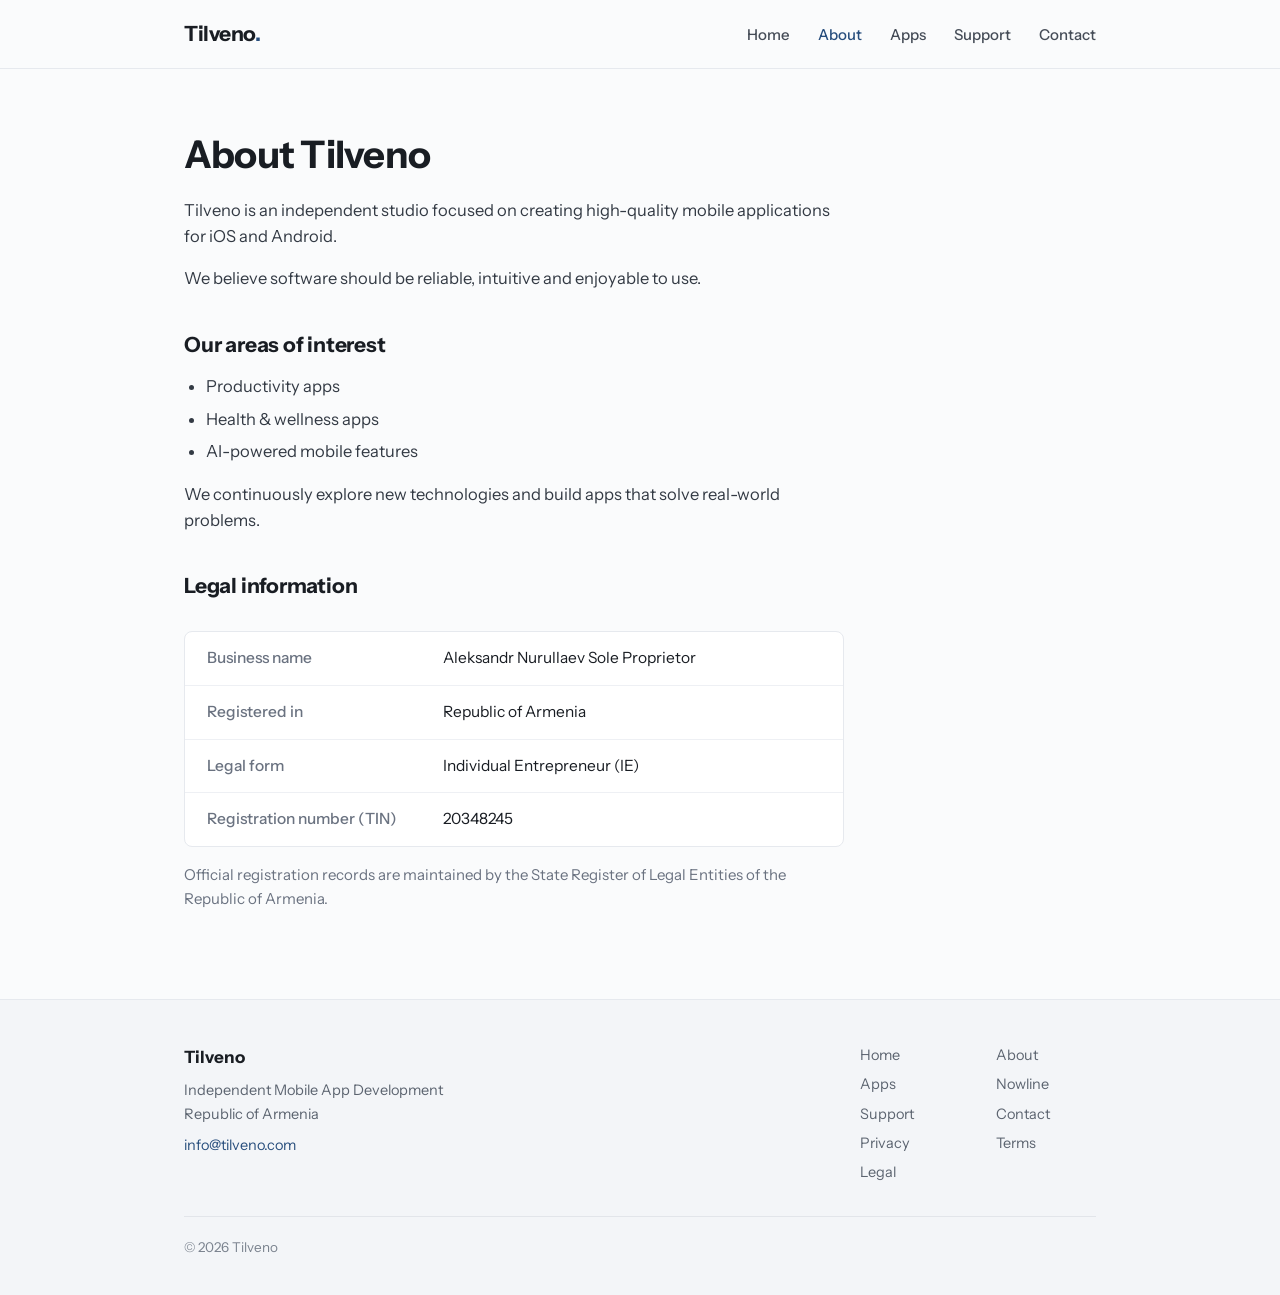
==== about/index.html @ ad30a85d "Move the shared stylesheet into assets/site.css The same 41 lines of CSS sat inside a <style> block " ====
<!DOCTYPE html>
<html lang="en">
<head>
<meta charset="utf-8">
<meta name="viewport" content="width=device-width, initial-scale=1">
<meta name="theme-color" content="#fafbfc">
<title>About — Tilveno</title>
<meta name="description" content="Tilveno is an independent studio focused on creating high-quality mobile applications for iOS and Android.">
<meta property="og:title" content="About — Tilveno">
<meta property="og:description" content="Tilveno is an independent studio focused on creating high-quality mobile applications for iOS and Android.">
<meta property="og:url" content="https://tilveno.com/about/">
<meta property="og:type" content="website">
<meta property="og:site_name" content="Tilveno">
<meta property="og:image" content="https://tilveno.com/assets/og.png">
<meta property="og:image:width" content="1200">
<meta property="og:image:height" content="630">
<meta property="og:image:alt" content="Tilveno — independent mobile app development">
<meta name="twitter:card" content="summary_large_image">
<link rel="canonical" href="https://tilveno.com/about/">
<link rel="icon" type="image/svg+xml" href="../favicon.svg">
<link rel="apple-touch-icon" href="../assets/apple-touch-icon.png">
<link rel="preconnect" href="https://fonts.googleapis.com">
<link rel="preconnect" href="https://fonts.gstatic.com" crossorigin>
<link href="https://fonts.googleapis.com/css2?family=Instrument+Sans:wght@400;500;600;700&display=swap" rel="stylesheet">
<link rel="stylesheet" href="../assets/site.css">
</head>
<body>
<header><div class="wrap nav">
<a class="brand" href="../">Tilveno<span>.</span></a>
<nav><ul><li><a href=".././">Home</a></li><li><a href="../about/" class="on">About</a></li><li><a href="../apps/">Apps</a></li><li><a href="../support/">Support</a></li><li><a href="../contact/">Contact</a></li></ul></nav>
</div></header>
<main><div class="wrap">

<h1>About Tilveno</h1>
<div class="prose">
<p>Tilveno is an independent studio focused on creating high-quality mobile applications for iOS and Android.</p>
<p>We believe software should be reliable, intuitive and enjoyable to use.</p>
<h2>Our areas of interest</h2>
<ul>
<li>Productivity apps</li>
<li>Health &amp; wellness apps</li>
<li>AI-powered mobile features</li>
</ul>
<p>We continuously explore new technologies and build apps that solve real-world problems.</p>
<h2>Legal information</h2>
</div>
<dl class="kv">
<div><dt>Business name</dt><dd>Aleksandr Nurullaev Sole Proprietor</dd></div>
<div><dt>Registered in</dt><dd>Republic of Armenia</dd></div>
<div><dt>Legal form</dt><dd>Individual Entrepreneur (IE)</dd></div>
<div><dt>Registration number (TIN)</dt><dd>20348245</dd></div>
</dl>
<p class="muted" style="margin-top:16px;max-width:660px">Official registration records are maintained by the State Register of Legal Entities of the Republic of Armenia.</p>
</div></main>
<footer><div class="wrap">
<div class="fcols">
<div>
<div class="fbrand">Tilveno</div>
<div>Independent Mobile App Development</div>
<div>Republic of Armenia</div>
<div style="margin-top:8px"><a href="mailto:info@tilveno.com">info@tilveno.com</a></div>
</div>
<ul><li><a href=".././">Home</a></li><li><a href="../about/">About</a></li><li><a href="../apps/">Apps</a></li><li><a href="../apps/nowline/support/">Nowline</a></li><li><a href="../support/">Support</a></li><li><a href="../contact/">Contact</a></li><li><a href="../privacy/">Privacy</a></li><li><a href="../terms/">Terms</a></li><li><a href="../legal/">Legal</a></li></ul>
</div>
<div class="legalline">&copy; 2026 Tilveno</div>
</div></footer>
<script>(function(){if(/tilveno\.com|github\.io$/.test(location.hostname))return;document.addEventListener('click',function(e){var a=e.target.closest('a');if(!a)return;var h=a.getAttribute('href');if(!h||/^(https?:|mailto:|#)/.test(h))return;if(/\/$|^\.\.?\/?$/.test(h)){e.preventDefault();location.href=h.replace(/\/?$/,'/')+'index.html';}});})();</script>
</body>
</html>
---- assets/site.css ----
:root{color-scheme:light}
*{box-sizing:border-box;margin:0}
body{font-family:'Instrument Sans',Helvetica,Arial,sans-serif;background:#fafbfc;color:#191d23;line-height:1.6;font-size:16.5px;-webkit-font-smoothing:antialiased}
a{color:oklch(0.42 0.09 255);text-decoration:none}
a:hover{color:oklch(0.32 0.09 255);text-decoration:underline}
.wrap{max-width:960px;margin:0 auto;padding:0 24px}
header{border-bottom:1px solid #e6e9ee;background:#fafbfc}
.nav{display:flex;align-items:center;justify-content:space-between;height:68px}
.brand{font-weight:700;font-size:21px;letter-spacing:-0.02em;color:#191d23}
.brand:hover{text-decoration:none;color:#191d23}
.brand span{color:oklch(0.42 0.09 255)}
.nav ul{display:flex;gap:28px;list-style:none;padding:0}
.nav ul a{color:#454c57;font-size:15px;font-weight:500}
.nav ul a:hover{color:#191d23;text-decoration:none}
.nav ul a.on{color:oklch(0.42 0.09 255)}
main{padding:64px 0 88px}
h1{font-size:38px;letter-spacing:-0.02em;line-height:1.15;margin-bottom:20px;font-weight:700}
.prose{max-width:660px}
.prose p{margin-bottom:16px;color:#333a44}
.prose h2{font-size:21px;margin:36px 0 12px;letter-spacing:-0.01em}
.prose ul{margin:0 0 16px;padding-left:22px;color:#333a44}
.prose li{margin-bottom:6px}
.muted{color:#6a7280;font-size:15px}
.btn{display:inline-block;background:oklch(0.42 0.09 255);color:#fff;padding:12px 26px;border-radius:6px;font-weight:600;font-size:15.5px}
.btn:hover{background:oklch(0.36 0.09 255);color:#fff;text-decoration:none}
.cards{display:grid;grid-template-columns:repeat(auto-fill,minmax(260px,1fr));gap:16px;margin:28px 0}
.card{border:1px solid #e6e9ee;background:#fff;border-radius:8px;padding:20px 22px}
.card h3{font-size:16.5px;margin-bottom:6px;font-weight:600}
.card p{font-size:14.5px;color:#6a7280}
.kv{border:1px solid #e6e9ee;background:#fff;border-radius:8px;max-width:660px;margin-top:28px}
.kv div{display:grid;grid-template-columns:220px 1fr;gap:16px;padding:14px 22px;border-top:1px solid #eef0f4;font-size:15.5px}
.kv div:first-child{border-top:0}
.kv dt{color:#6a7280;font-weight:500}
.kv dd{color:#191d23}
footer{border-top:1px solid #e6e9ee;background:#f3f5f8;padding:44px 0 36px;font-size:14.5px;color:#5c6470}
.fcols{display:flex;flex-wrap:wrap;gap:48px;justify-content:space-between}
.fbrand{font-weight:700;font-size:17px;color:#191d23;margin-bottom:8px}
.fcols ul{list-style:none;padding:0;display:grid;grid-template-columns:repeat(2,minmax(100px,auto));gap:6px 36px}
.fcols ul a{color:#5c6470}
.legalline{margin-top:32px;padding-top:20px;border-top:1px solid #e2e5ea;font-size:13.5px;color:#7a828e}
@media(max-width:640px){.nav ul{gap:16px}.nav ul a{font-size:13.5px}h1{font-size:30px}.kv div{grid-template-columns:1fr;gap:2px}}
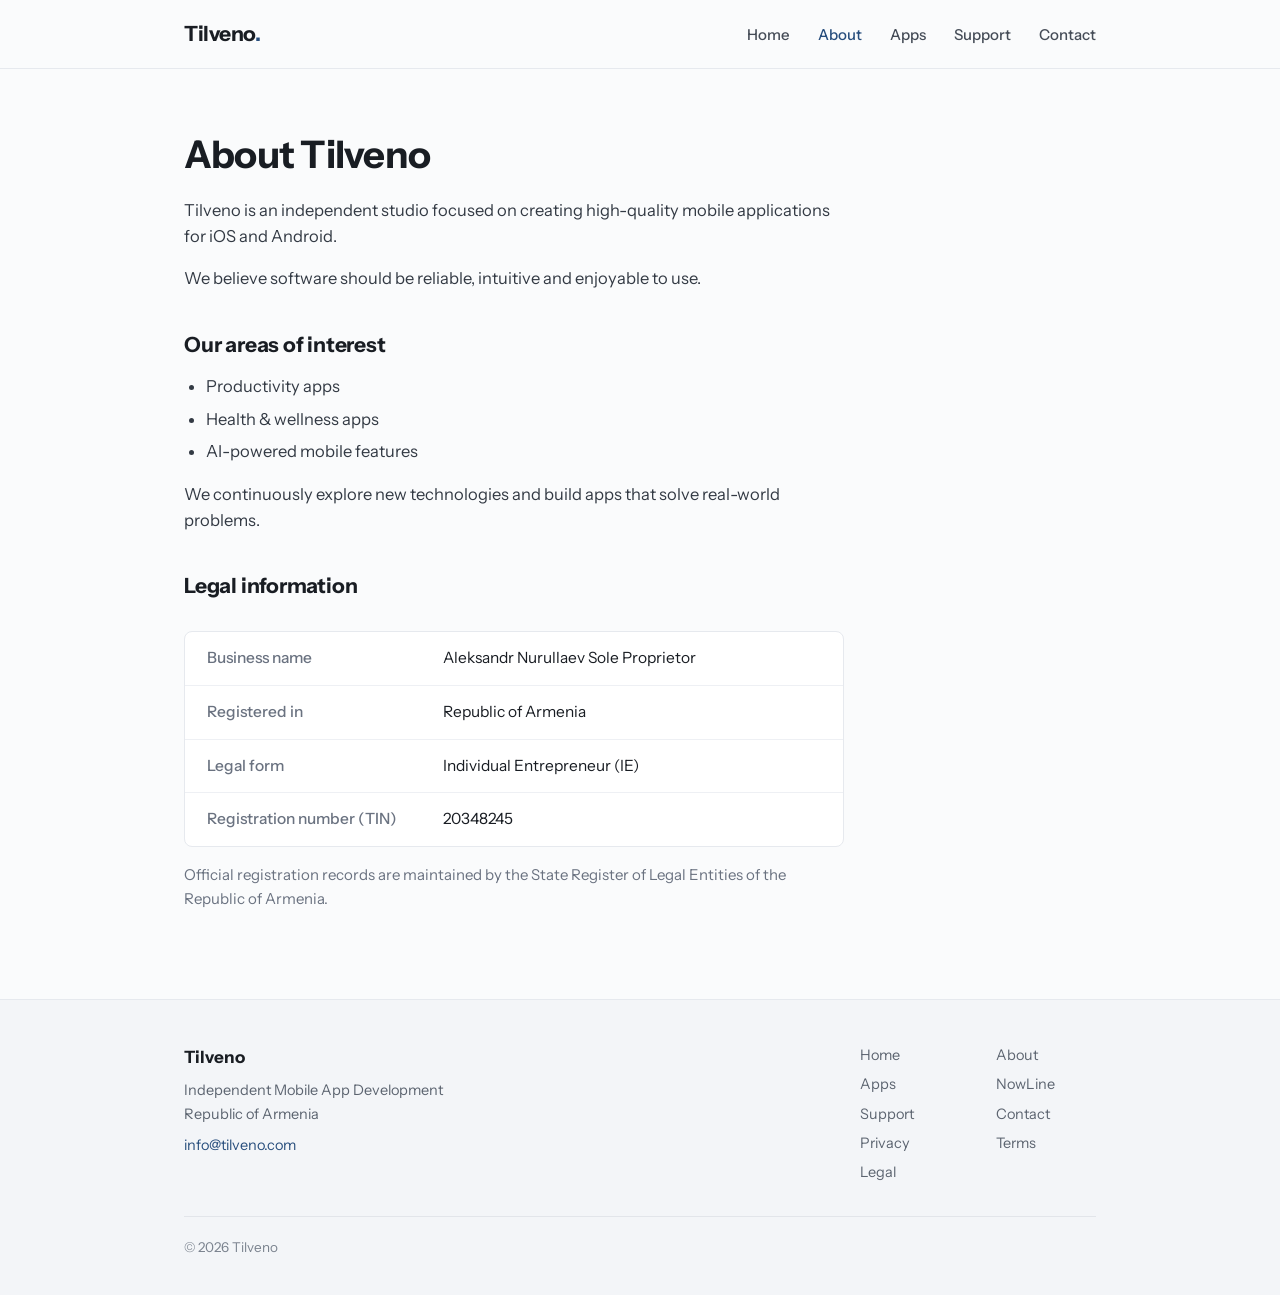
==== commit 500349bf: "Spell the app's name NowLine across the site The app and both store listings moved to NowLine; these" ====
--- a/about/index.html
+++ b/about/index.html
@@ -60,7 +60,7 @@
 <div>Republic of Armenia</div>
 <div style="margin-top:8px"><a href="mailto:info@tilveno.com">info@tilveno.com</a></div>
 </div>
-<ul><li><a href=".././">Home</a></li><li><a href="../about/">About</a></li><li><a href="../apps/">Apps</a></li><li><a href="../apps/nowline/support/">Nowline</a></li><li><a href="../support/">Support</a></li><li><a href="../contact/">Contact</a></li><li><a href="../privacy/">Privacy</a></li><li><a href="../terms/">Terms</a></li><li><a href="../legal/">Legal</a></li></ul>
+<ul><li><a href=".././">Home</a></li><li><a href="../about/">About</a></li><li><a href="../apps/">Apps</a></li><li><a href="../apps/nowline/">NowLine</a></li><li><a href="../support/">Support</a></li><li><a href="../contact/">Contact</a></li><li><a href="../privacy/">Privacy</a></li><li><a href="../terms/">Terms</a></li><li><a href="../legal/">Legal</a></li></ul>
 </div>
 <div class="legalline">&copy; 2026 Tilveno</div>
 </div></footer>
--- a/assets/site.css
+++ b/assets/site.css
@@ -39,3 +39,31 @@
 .fcols ul a{color:#5c6470}
 .legalline{margin-top:32px;padding-top:20px;border-top:1px solid #e2e5ea;font-size:13.5px;color:#7a828e}
 @media(max-width:640px){.nav ul{gap:16px}.nav ul a{font-size:13.5px}h1{font-size:30px}.kv div{grid-template-columns:1fr;gap:2px}}
+.appheader{display:flex;align-items:center;gap:22px;margin-bottom:22px}
+.appheader h1{margin-bottom:2px}
+.appicon{width:84px;height:84px;border-radius:19px;flex:0 0 auto;box-shadow:0 2px 12px oklch(0.42 0.09 255 / 0.16)}
+.subtitle{font-size:19px;font-weight:500;letter-spacing:-0.01em;color:#6a7280}
+.faq h3{font-size:17px;margin:28px 0 10px;letter-spacing:-0.01em}
+@media(max-width:640px){.appheader{gap:16px}.appicon{width:62px;height:62px;border-radius:14px}}
+/* The NowLine wordmark, set in Outfit at weight 450. This is the second
+   and last family on the site, and it sets the mark and nothing else.
+   outfit-450-nowline.ttf is the app's own assets/fonts/Outfit.ttf, instanced at
+   450 and subset to the seven letters of the mark -- it will render nothing
+   else. Same file as the app on purpose: the kerning below was solved against
+   this build. SIL OFL, licence text in OFL-Outfit.txt beside it. */
+@font-face{font-family:'Outfit';src:url('outfit-450-nowline.ttf') format('truetype');font-weight:400;font-style:normal;font-display:swap}
+/* Optical kerning, in em, applied after each character. These are the
+   generator's numbers (tool/gen/generate_brand_assets.py DRAW_SPACING), not the
+   app's: Flutter applies Outfit's own kerning across span boundaries and a
+   browser does not, so `ow` carries the full -0.0200 here where the app carries
+   -0.0070. Both put the glyph in the same place. Global tracking of -0.020 is
+   already folded into every value. */
+.wordmark{font-family:'Outfit','Instrument Sans',Helvetica,Arial,sans-serif;font-weight:400;font-kerning:none;letter-spacing:0;white-space:nowrap}
+.wordmark span:nth-child(1){letter-spacing:-0.0091em}
+.wordmark span:nth-child(2){letter-spacing:-0.0200em}
+.wordmark span:nth-child(3){letter-spacing:-0.0275em}
+.wordmark span:nth-child(4){letter-spacing:-0.0100em}
+.wordmark span:nth-child(5){letter-spacing:0.0247em}
+.wordmark span:nth-child(6){letter-spacing:0.0125em}
+/* The last letter carries 0 and inherits it: letter-spacing is added *after* a
+   character, so a value there would hang empty space off the end of the mark. */
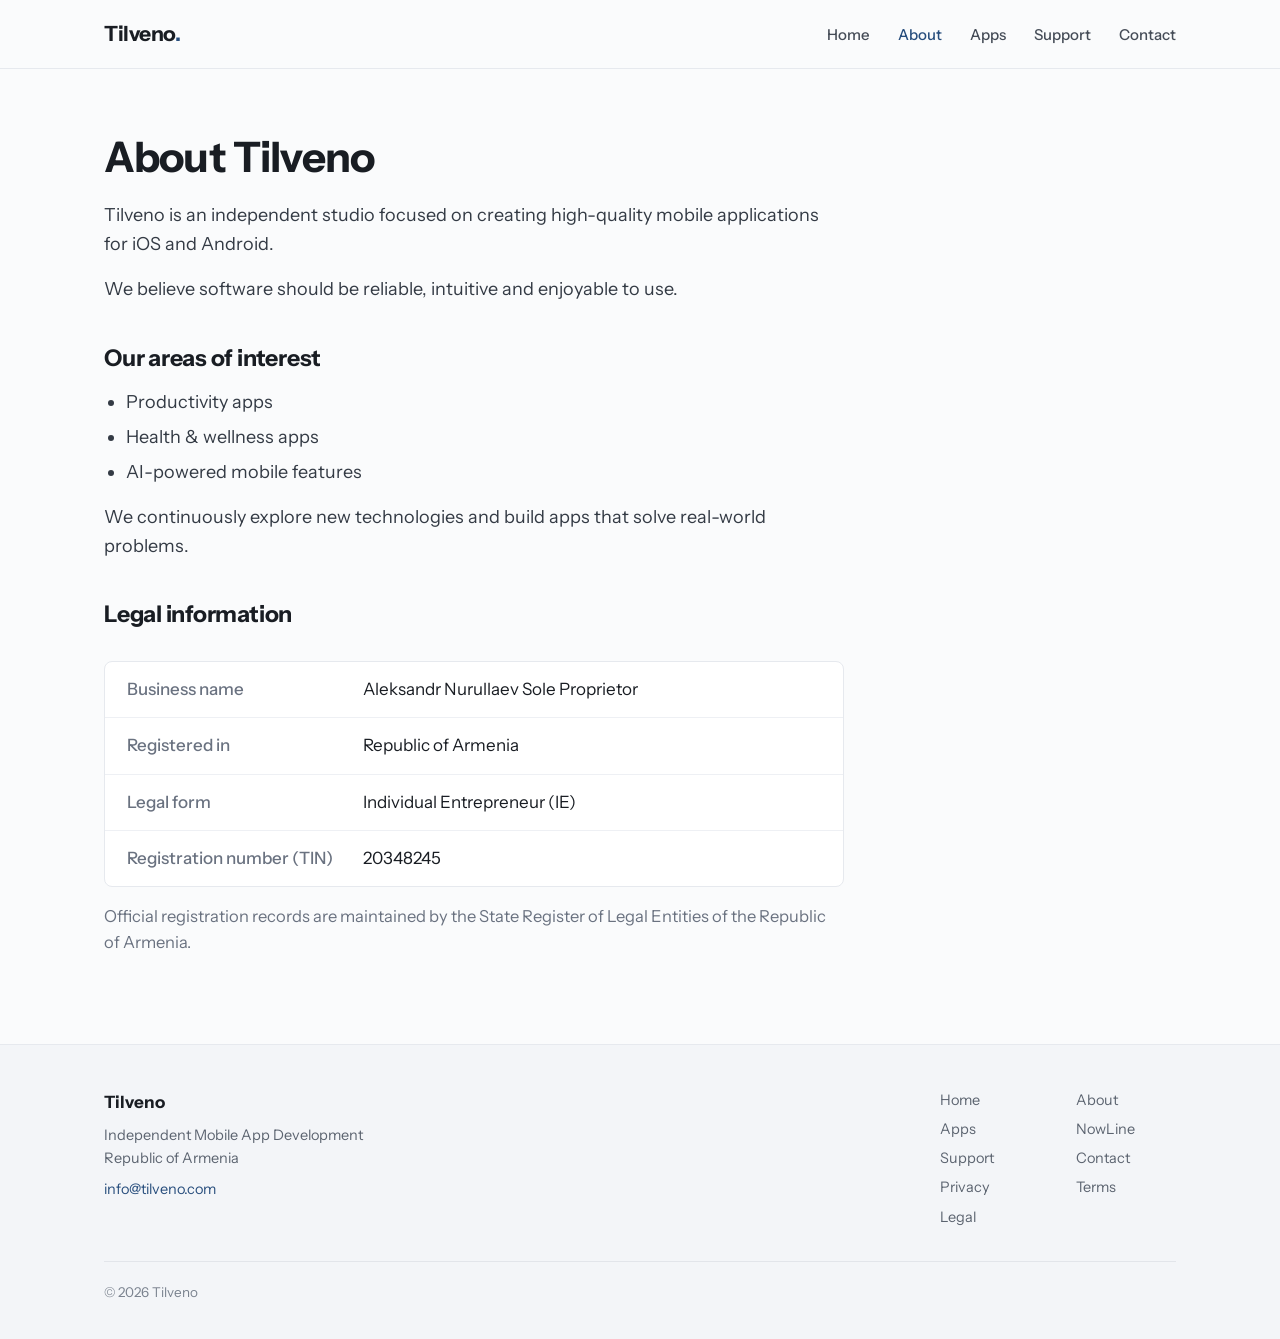
==== commit ef261017: "Widen the shell and raise the type across the site The NowLine page read narrow, and the reason was " ====
--- a/about/index.html
+++ b/about/index.html
@@ -50,7 +50,7 @@
 <div><dt>Legal form</dt><dd>Individual Entrepreneur (IE)</dd></div>
 <div><dt>Registration number (TIN)</dt><dd>20348245</dd></div>
 </dl>
-<p class="muted" style="margin-top:16px;max-width:660px">Official registration records are maintained by the State Register of Legal Entities of the Republic of Armenia.</p>
+<p class="muted" style="margin-top:16px;max-width:740px">Official registration records are maintained by the State Register of Legal Entities of the Republic of Armenia.</p>
 </div></main>
 <footer><div class="wrap">
 <div class="fcols">
--- a/assets/site.css
+++ b/assets/site.css
@@ -1,9 +1,9 @@
 :root{color-scheme:light}
 *{box-sizing:border-box;margin:0}
-body{font-family:'Instrument Sans',Helvetica,Arial,sans-serif;background:#fafbfc;color:#191d23;line-height:1.6;font-size:16.5px;-webkit-font-smoothing:antialiased}
+body{font-family:'Instrument Sans',Helvetica,Arial,sans-serif;background:#fafbfc;color:#191d23;line-height:1.6;font-size:18px;-webkit-font-smoothing:antialiased}
 a{color:oklch(0.42 0.09 255);text-decoration:none}
 a:hover{color:oklch(0.32 0.09 255);text-decoration:underline}
-.wrap{max-width:960px;margin:0 auto;padding:0 24px}
+.wrap{max-width:1120px;margin:0 auto;padding:0 24px}
 header{border-bottom:1px solid #e6e9ee;background:#fafbfc}
 .nav{display:flex;align-items:center;justify-content:space-between;height:68px}
 .brand{font-weight:700;font-size:21px;letter-spacing:-0.02em;color:#191d23}
@@ -14,21 +14,21 @@
 .nav ul a:hover{color:#191d23;text-decoration:none}
 .nav ul a.on{color:oklch(0.42 0.09 255)}
 main{padding:64px 0 88px}
-h1{font-size:38px;letter-spacing:-0.02em;line-height:1.15;margin-bottom:20px;font-weight:700}
-.prose{max-width:660px}
+h1{font-size:42px;letter-spacing:-0.02em;line-height:1.15;margin-bottom:20px;font-weight:700}
+.prose{max-width:740px}
 .prose p{margin-bottom:16px;color:#333a44}
-.prose h2{font-size:21px;margin:36px 0 12px;letter-spacing:-0.01em}
+.prose h2{font-size:23px;margin:36px 0 12px;letter-spacing:-0.01em}
 .prose ul{margin:0 0 16px;padding-left:22px;color:#333a44}
 .prose li{margin-bottom:6px}
-.muted{color:#6a7280;font-size:15px}
-.btn{display:inline-block;background:oklch(0.42 0.09 255);color:#fff;padding:12px 26px;border-radius:6px;font-weight:600;font-size:15.5px}
+.muted{color:#6a7280;font-size:16.5px}
+.btn{display:inline-block;background:oklch(0.42 0.09 255);color:#fff;padding:12px 26px;border-radius:6px;font-weight:600;font-size:17px}
 .btn:hover{background:oklch(0.36 0.09 255);color:#fff;text-decoration:none}
 .cards{display:grid;grid-template-columns:repeat(auto-fill,minmax(260px,1fr));gap:16px;margin:28px 0}
 .card{border:1px solid #e6e9ee;background:#fff;border-radius:8px;padding:20px 22px}
-.card h3{font-size:16.5px;margin-bottom:6px;font-weight:600}
-.card p{font-size:14.5px;color:#6a7280}
-.kv{border:1px solid #e6e9ee;background:#fff;border-radius:8px;max-width:660px;margin-top:28px}
-.kv div{display:grid;grid-template-columns:220px 1fr;gap:16px;padding:14px 22px;border-top:1px solid #eef0f4;font-size:15.5px}
+.card h3{font-size:18px;margin-bottom:6px;font-weight:600}
+.card p{font-size:15.5px;color:#6a7280}
+.kv{border:1px solid #e6e9ee;background:#fff;border-radius:8px;max-width:740px;margin-top:28px}
+.kv div{display:grid;grid-template-columns:220px 1fr;gap:16px;padding:14px 22px;border-top:1px solid #eef0f4;font-size:17px}
 .kv div:first-child{border-top:0}
 .kv dt{color:#6a7280;font-weight:500}
 .kv dd{color:#191d23}
@@ -38,13 +38,25 @@
 .fcols ul{list-style:none;padding:0;display:grid;grid-template-columns:repeat(2,minmax(100px,auto));gap:6px 36px}
 .fcols ul a{color:#5c6470}
 .legalline{margin-top:32px;padding-top:20px;border-top:1px solid #e2e5ea;font-size:13.5px;color:#7a828e}
-@media(max-width:640px){.nav ul{gap:16px}.nav ul a{font-size:13.5px}h1{font-size:30px}.kv div{grid-template-columns:1fr;gap:2px}}
+@media(max-width:640px){.nav ul{gap:16px}.nav ul a{font-size:13.5px}h1{font-size:33px}.kv div{grid-template-columns:1fr;gap:2px}}
 .appheader{display:flex;align-items:center;gap:22px;margin-bottom:22px}
 .appheader h1{margin-bottom:2px}
 .appicon{width:84px;height:84px;border-radius:19px;flex:0 0 auto;box-shadow:0 2px 12px oklch(0.42 0.09 255 / 0.16)}
-.subtitle{font-size:19px;font-weight:500;letter-spacing:-0.01em;color:#6a7280}
-.faq h3{font-size:17px;margin:28px 0 10px;letter-spacing:-0.01em}
+.subtitle{font-size:21px;font-weight:500;letter-spacing:-0.01em;color:#6a7280}
+.faq h3{font-size:19px;margin:28px 0 10px;letter-spacing:-0.01em}
 @media(max-width:640px){.appheader{gap:16px}.appicon{width:62px;height:62px;border-radius:14px}}
+/* The screenshot strip on /apps/nowline/. It scrolls sideways rather than
+   wrapping into the .cards grid: five phone frames laid out in a grid either
+   shrink past the point where the screen inside them reads, or push the page's
+   own prose below two screens of pictures. Three are visible at 960px, and the
+   fourth peeking past the edge is the scroll affordance. No border -- these
+   frames are near-black, and a light rule around one reads as a halo -- the
+   .appicon shadow instead, so icon and screenshots sit on the page the same
+   way. The background is the frames' own top colour (surfMid0), so the box does
+   not flash white while the image loads. */
+.shots{display:flex;gap:16px;overflow-x:auto;margin:32px 0;padding-bottom:10px;scroll-snap-type:x proximity}
+.shots img{flex:0 0 272px;width:272px;height:auto;border-radius:12px;background:#0c0e1b;scroll-snap-align:start;box-shadow:0 2px 12px oklch(0.42 0.09 255 / 0.16)}
+@media(max-width:640px){.shots img{flex:0 0 228px;width:228px}}
 /* The NowLine wordmark, set in Outfit at weight 450. This is the second
    and last family on the site, and it sets the mark and nothing else.
    outfit-450-nowline.ttf is the app's own assets/fonts/Outfit.ttf, instanced at
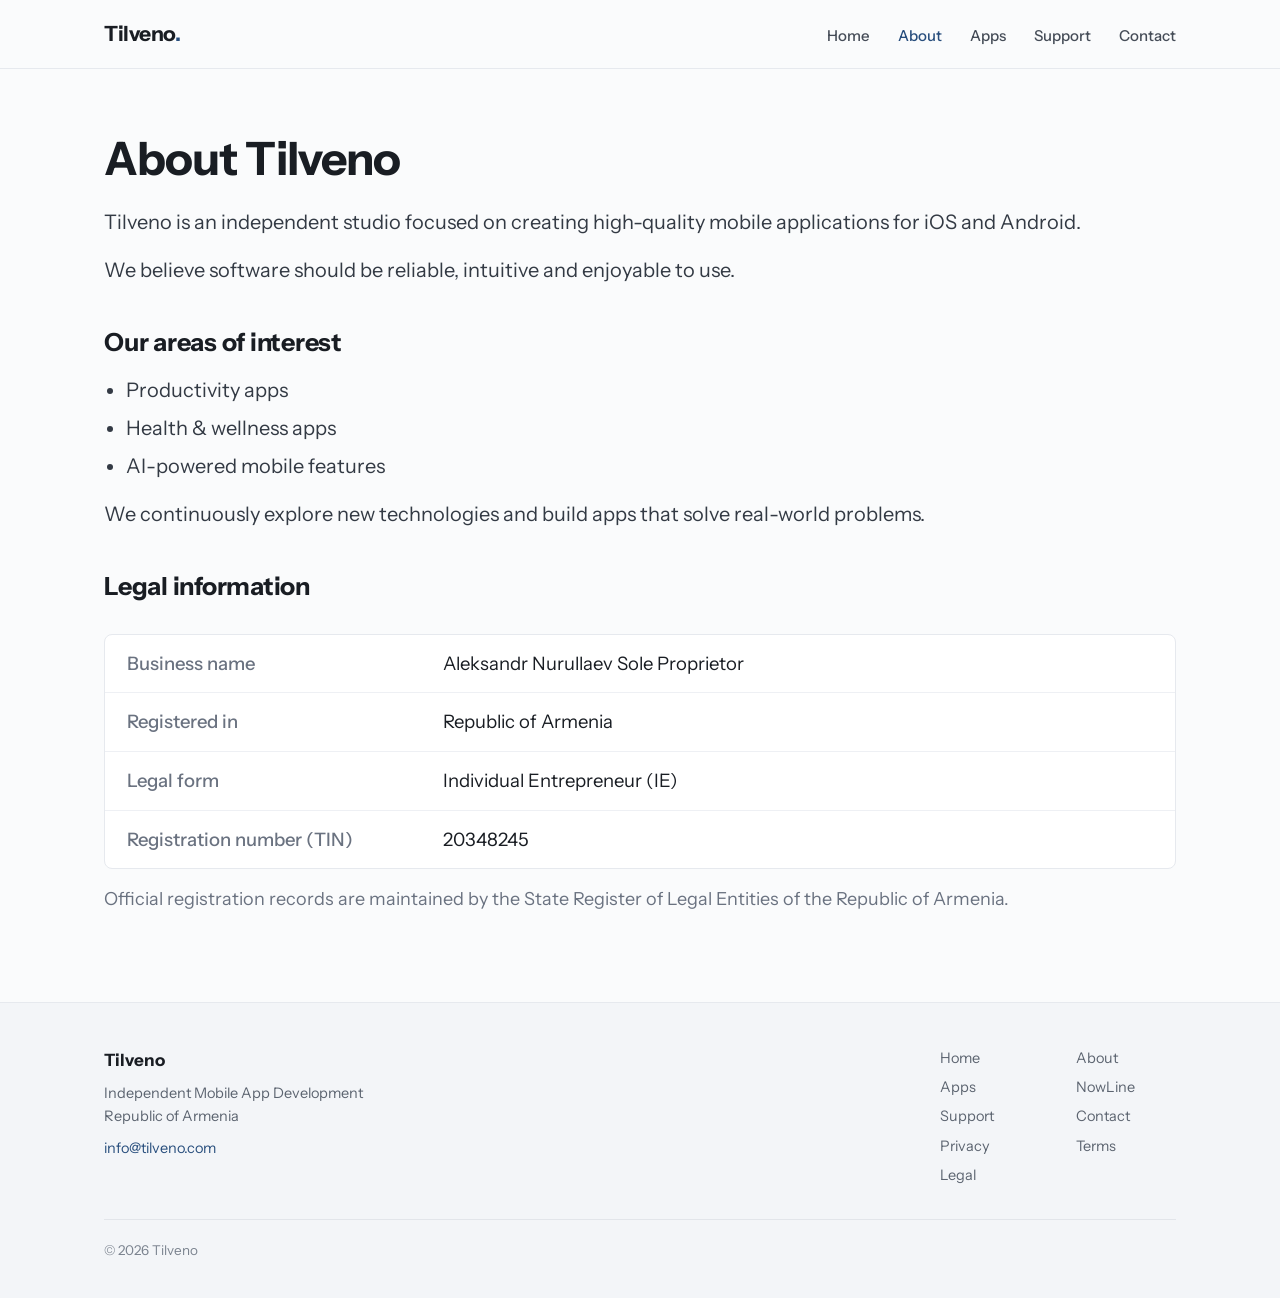
==== commit d288ea0d: "Let the text fill the content column The previous commit widened the shell and left the reading colu" ====
--- a/about/index.html
+++ b/about/index.html
@@ -50,7 +50,7 @@
 <div><dt>Legal form</dt><dd>Individual Entrepreneur (IE)</dd></div>
 <div><dt>Registration number (TIN)</dt><dd>20348245</dd></div>
 </dl>
-<p class="muted" style="margin-top:16px;max-width:740px">Official registration records are maintained by the State Register of Legal Entities of the Republic of Armenia.</p>
+<p class="muted" style="margin-top:16px">Official registration records are maintained by the State Register of Legal Entities of the Republic of Armenia.</p>
 </div></main>
 <footer><div class="wrap">
 <div class="fcols">
--- a/assets/site.css
+++ b/assets/site.css
@@ -1,6 +1,6 @@
 :root{color-scheme:light}
 *{box-sizing:border-box;margin:0}
-body{font-family:'Instrument Sans',Helvetica,Arial,sans-serif;background:#fafbfc;color:#191d23;line-height:1.6;font-size:18px;-webkit-font-smoothing:antialiased}
+body{font-family:'Instrument Sans',Helvetica,Arial,sans-serif;background:#fafbfc;color:#191d23;line-height:1.6;font-size:20px;-webkit-font-smoothing:antialiased}
 a{color:oklch(0.42 0.09 255);text-decoration:none}
 a:hover{color:oklch(0.32 0.09 255);text-decoration:underline}
 .wrap{max-width:1120px;margin:0 auto;padding:0 24px}
@@ -14,21 +14,21 @@
 .nav ul a:hover{color:#191d23;text-decoration:none}
 .nav ul a.on{color:oklch(0.42 0.09 255)}
 main{padding:64px 0 88px}
-h1{font-size:42px;letter-spacing:-0.02em;line-height:1.15;margin-bottom:20px;font-weight:700}
-.prose{max-width:740px}
+h1{font-size:46px;letter-spacing:-0.02em;line-height:1.15;margin-bottom:20px;font-weight:700}
+.prose{max-width:none}
 .prose p{margin-bottom:16px;color:#333a44}
-.prose h2{font-size:23px;margin:36px 0 12px;letter-spacing:-0.01em}
+.prose h2{font-size:25px;margin:36px 0 12px;letter-spacing:-0.01em}
 .prose ul{margin:0 0 16px;padding-left:22px;color:#333a44}
 .prose li{margin-bottom:6px}
-.muted{color:#6a7280;font-size:16.5px}
-.btn{display:inline-block;background:oklch(0.42 0.09 255);color:#fff;padding:12px 26px;border-radius:6px;font-weight:600;font-size:17px}
+.muted{color:#6a7280;font-size:18px}
+.btn{display:inline-block;background:oklch(0.42 0.09 255);color:#fff;padding:12px 26px;border-radius:6px;font-weight:600;font-size:18.5px}
 .btn:hover{background:oklch(0.36 0.09 255);color:#fff;text-decoration:none}
 .cards{display:grid;grid-template-columns:repeat(auto-fill,minmax(260px,1fr));gap:16px;margin:28px 0}
 .card{border:1px solid #e6e9ee;background:#fff;border-radius:8px;padding:20px 22px}
-.card h3{font-size:18px;margin-bottom:6px;font-weight:600}
-.card p{font-size:15.5px;color:#6a7280}
-.kv{border:1px solid #e6e9ee;background:#fff;border-radius:8px;max-width:740px;margin-top:28px}
-.kv div{display:grid;grid-template-columns:220px 1fr;gap:16px;padding:14px 22px;border-top:1px solid #eef0f4;font-size:17px}
+.card h3{font-size:20px;margin-bottom:6px;font-weight:600}
+.card p{font-size:17px;color:#6a7280}
+.kv{border:1px solid #e6e9ee;background:#fff;border-radius:8px;max-width:none;margin-top:28px}
+.kv div{display:grid;grid-template-columns:300px 1fr;gap:16px;padding:14px 22px;border-top:1px solid #eef0f4;font-size:18.5px}
 .kv div:first-child{border-top:0}
 .kv dt{color:#6a7280;font-weight:500}
 .kv dd{color:#191d23}
@@ -38,12 +38,12 @@
 .fcols ul{list-style:none;padding:0;display:grid;grid-template-columns:repeat(2,minmax(100px,auto));gap:6px 36px}
 .fcols ul a{color:#5c6470}
 .legalline{margin-top:32px;padding-top:20px;border-top:1px solid #e2e5ea;font-size:13.5px;color:#7a828e}
-@media(max-width:640px){.nav ul{gap:16px}.nav ul a{font-size:13.5px}h1{font-size:33px}.kv div{grid-template-columns:1fr;gap:2px}}
+@media(max-width:640px){.nav ul{gap:16px}.nav ul a{font-size:13.5px}h1{font-size:36px}.kv div{grid-template-columns:1fr;gap:2px}}
 .appheader{display:flex;align-items:center;gap:22px;margin-bottom:22px}
 .appheader h1{margin-bottom:2px}
 .appicon{width:84px;height:84px;border-radius:19px;flex:0 0 auto;box-shadow:0 2px 12px oklch(0.42 0.09 255 / 0.16)}
-.subtitle{font-size:21px;font-weight:500;letter-spacing:-0.01em;color:#6a7280}
-.faq h3{font-size:19px;margin:28px 0 10px;letter-spacing:-0.01em}
+.subtitle{font-size:23px;font-weight:500;letter-spacing:-0.01em;color:#6a7280}
+.faq h3{font-size:21px;margin:28px 0 10px;letter-spacing:-0.01em}
 @media(max-width:640px){.appheader{gap:16px}.appicon{width:62px;height:62px;border-radius:14px}}
 /* The screenshot strip on /apps/nowline/. It scrolls sideways rather than
    wrapping into the .cards grid: five phone frames laid out in a grid either
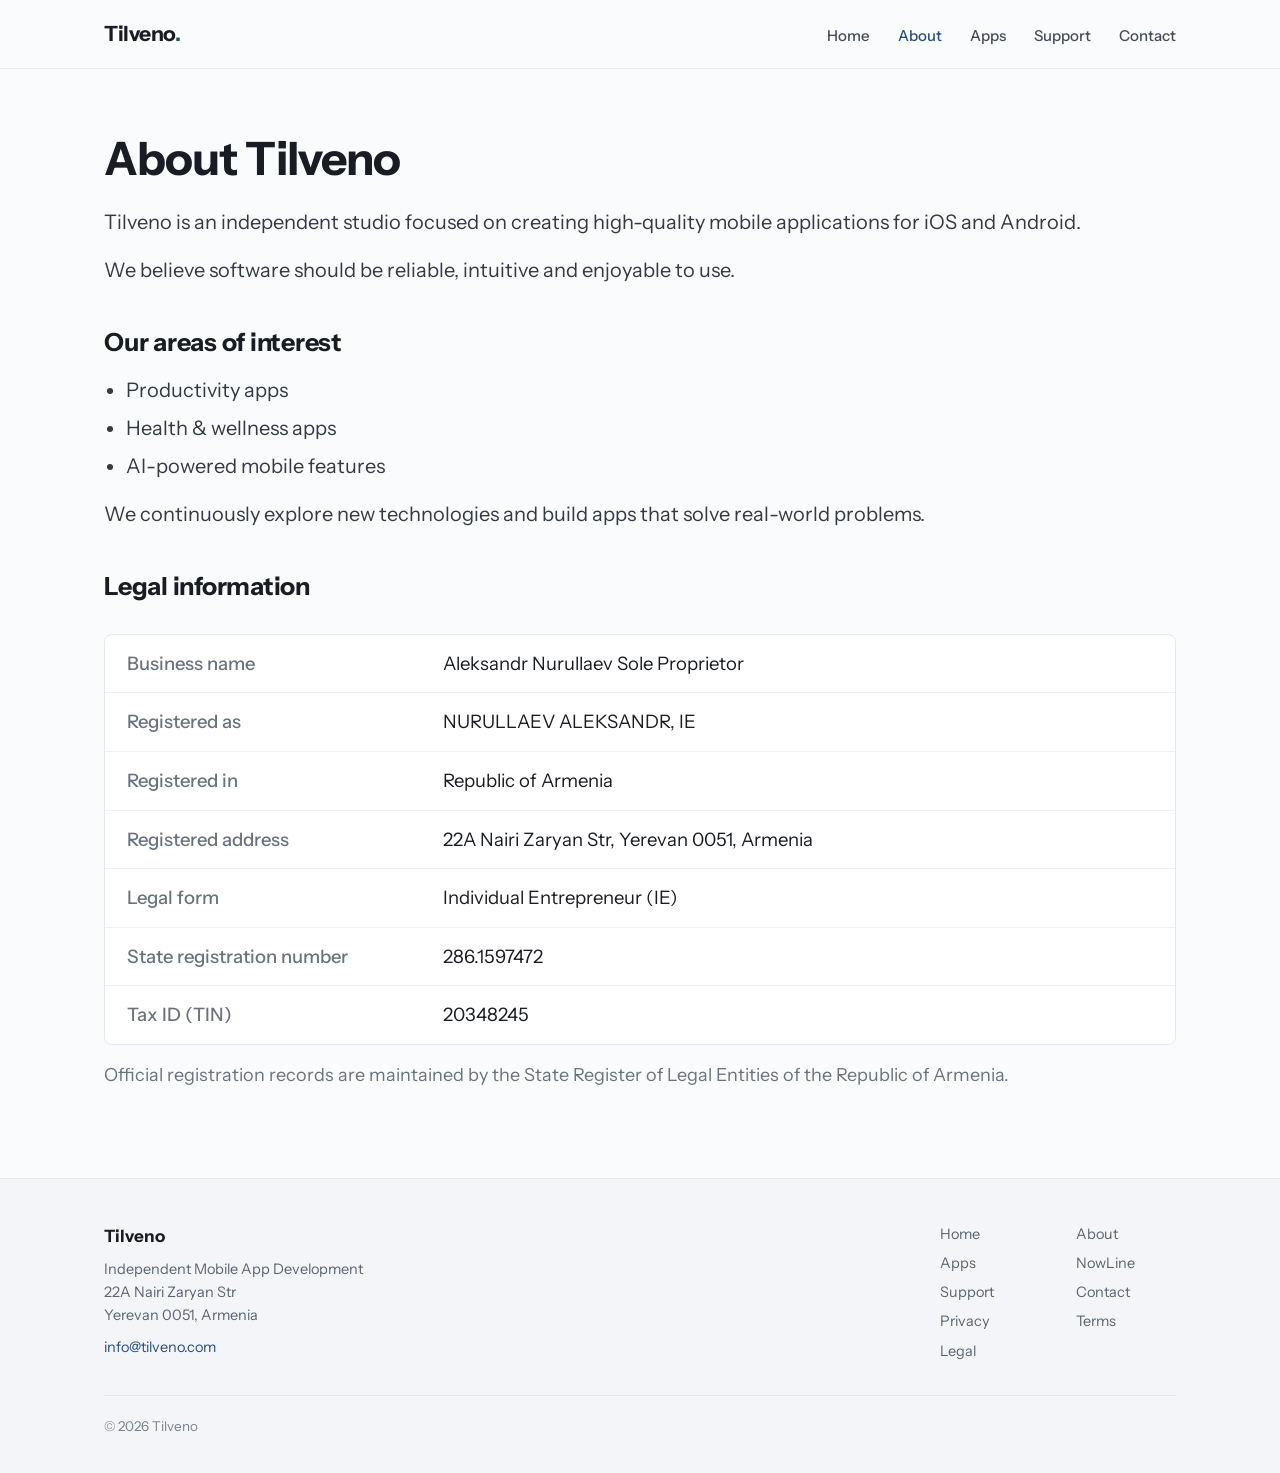
==== commit 73038073: "Carry the full registration details a verifier checks Google verifies a new organisational account's" ====
--- a/about/index.html
+++ b/about/index.html
@@ -46,9 +46,12 @@
 </div>
 <dl class="kv">
 <div><dt>Business name</dt><dd>Aleksandr Nurullaev Sole Proprietor</dd></div>
+<div><dt>Registered as</dt><dd>NURULLAEV ALEKSANDR, IE</dd></div>
 <div><dt>Registered in</dt><dd>Republic of Armenia</dd></div>
+<div><dt>Registered address</dt><dd>22A Nairi Zaryan Str, Yerevan 0051, Armenia</dd></div>
 <div><dt>Legal form</dt><dd>Individual Entrepreneur (IE)</dd></div>
-<div><dt>Registration number (TIN)</dt><dd>20348245</dd></div>
+<div><dt>State registration number</dt><dd>286.1597472</dd></div>
+<div><dt>Tax ID (TIN)</dt><dd>20348245</dd></div>
 </dl>
 <p class="muted" style="margin-top:16px">Official registration records are maintained by the State Register of Legal Entities of the Republic of Armenia.</p>
 </div></main>
@@ -57,7 +60,8 @@
 <div>
 <div class="fbrand">Tilveno</div>
 <div>Independent Mobile App Development</div>
-<div>Republic of Armenia</div>
+<div>22A Nairi Zaryan Str</div>
+<div>Yerevan 0051, Armenia</div>
 <div style="margin-top:8px"><a href="mailto:info@tilveno.com">info@tilveno.com</a></div>
 </div>
 <ul><li><a href=".././">Home</a></li><li><a href="../about/">About</a></li><li><a href="../apps/">Apps</a></li><li><a href="../apps/nowline/">NowLine</a></li><li><a href="../support/">Support</a></li><li><a href="../contact/">Contact</a></li><li><a href="../privacy/">Privacy</a></li><li><a href="../terms/">Terms</a></li><li><a href="../legal/">Legal</a></li></ul>
--- a/assets/site.css
+++ b/assets/site.css
@@ -53,10 +53,51 @@
    frames are near-black, and a light rule around one reads as a halo -- the
    .appicon shadow instead, so icon and screenshots sit on the page the same
    way. The background is the frames' own top colour (surfMid0), so the box does
-   not flash white while the image loads. */
-.shots{display:flex;gap:16px;overflow-x:auto;margin:32px 0;padding-bottom:10px;scroll-snap-type:x proximity}
-.shots img{flex:0 0 272px;width:272px;height:auto;border-radius:12px;background:#0c0e1b;scroll-snap-align:start;box-shadow:0 2px 12px oklch(0.42 0.09 255 / 0.16)}
-@media(max-width:640px){.shots img{flex:0 0 228px;width:228px}}
+   not flash white while the image loads.
+
+   The scrollbar is hidden. It sat under the frames as a grey slab with nothing
+   else on the page to justify it, and hiding it means the affordance has to come
+   from somewhere else: the next frame is always cut by the right edge, and the
+   two round buttons scroll by exactly one frame. Only the bar is gone -- wheel,
+   trackpad, touch and arrow keys all still scroll the strip, and the buttons are
+   an addition rather than the only way through. */
+.shotstrip{position:relative;margin:32px 0}
+.shots{display:flex;gap:16px;overflow-x:auto;scroll-snap-type:x proximity;scroll-behavior:smooth;scrollbar-width:none}
+.shots::-webkit-scrollbar{display:none}
+.shot{flex:0 0 272px;padding:0;border:0;background:none;cursor:zoom-in;scroll-snap-align:start;border-radius:12px;line-height:0}
+.shot img{width:272px;height:auto;display:block;border-radius:12px;background:#0c0e1b;box-shadow:0 2px 12px oklch(0.42 0.09 255 / 0.16)}
+.shot:focus-visible{outline:3px solid oklch(0.42 0.09 255);outline-offset:3px}
+/* The scroll buttons sit over the gutter between frames rather than over a
+   frame, and disappear at the end they would do nothing at. */
+.shotnav{position:absolute;top:50%;transform:translateY(-50%);width:44px;height:44px;border-radius:50%;border:1px solid #e6e9ee;background:#fff;color:#191d23;cursor:pointer;display:flex;align-items:center;justify-content:center;box-shadow:0 2px 10px oklch(0.42 0.09 255 / 0.18);transition:opacity .15s}
+.shotnav[hidden]{display:none}
+.shotnav:hover{background:#f3f5f8}
+.shotnav--prev{left:-14px}
+.shotnav--next{right:-14px}
+.shotnav svg{width:20px;height:20px;fill:none;stroke:currentColor;stroke-width:2.2;stroke-linecap:round;stroke-linejoin:round}
+@media(max-width:640px){.shot{flex:0 0 228px}.shot img{width:228px}.shotnav{display:none}}
+
+/* The lightbox. A native <dialog>, so Esc, the backdrop, modality and returning
+   focus to the frame that opened it are the browser's job rather than ours --
+   which is most of why this is sixty lines and not a dependency. */
+/* Centred explicitly rather than left to the UA's margin:auto, which does not
+   land it in the middle here. Filling the viewport also gives the backdrop
+   click a target: anything outside the figure is the dialog itself. */
+.lb{position:fixed;inset:0;width:100vw;height:100vh;max-width:100vw;max-height:100vh;margin:0;border:0;padding:0;background:none;overflow:hidden}
+.lb[open]{display:grid;place-items:center}
+.lb::backdrop{background:oklch(0.16 0.02 255 / 0.82)}
+.lb-fig{display:flex;flex-direction:column;align-items:center;gap:14px;margin:0}
+.lb-img{max-width:min(600px,86vw);max-height:82vh;width:auto;height:auto;border-radius:14px;background:#0c0e1b;display:block}
+.lb-cap{color:#e7eaf0;font-size:16px;line-height:1.45;max-width:min(600px,86vw);text-align:center;margin:0}
+.lb-btn{position:fixed;width:48px;height:48px;border-radius:50%;border:1px solid oklch(1 0 0 / 0.22);background:oklch(1 0 0 / 0.12);color:#fff;cursor:pointer;display:flex;align-items:center;justify-content:center;backdrop-filter:blur(6px)}
+.lb-btn:hover{background:oklch(1 0 0 / 0.22)}
+.lb-btn[hidden]{display:none}
+.lb-btn svg{width:22px;height:22px;fill:none;stroke:currentColor;stroke-width:2.2;stroke-linecap:round;stroke-linejoin:round}
+.lb-prev{left:16px;top:50%;transform:translateY(-50%)}
+.lb-next{right:16px;top:50%;transform:translateY(-50%)}
+.lb-close{right:16px;top:16px}
+body.lb-open{overflow:hidden}
+@media(max-width:640px){.lb-prev{left:8px}.lb-next{right:8px}.lb-btn{width:42px;height:42px}}
 /* The NowLine wordmark, set in Outfit at weight 450. This is the second
    and last family on the site, and it sets the mark and nothing else.
    outfit-450-nowline.ttf is the app's own assets/fonts/Outfit.ttf, instanced at
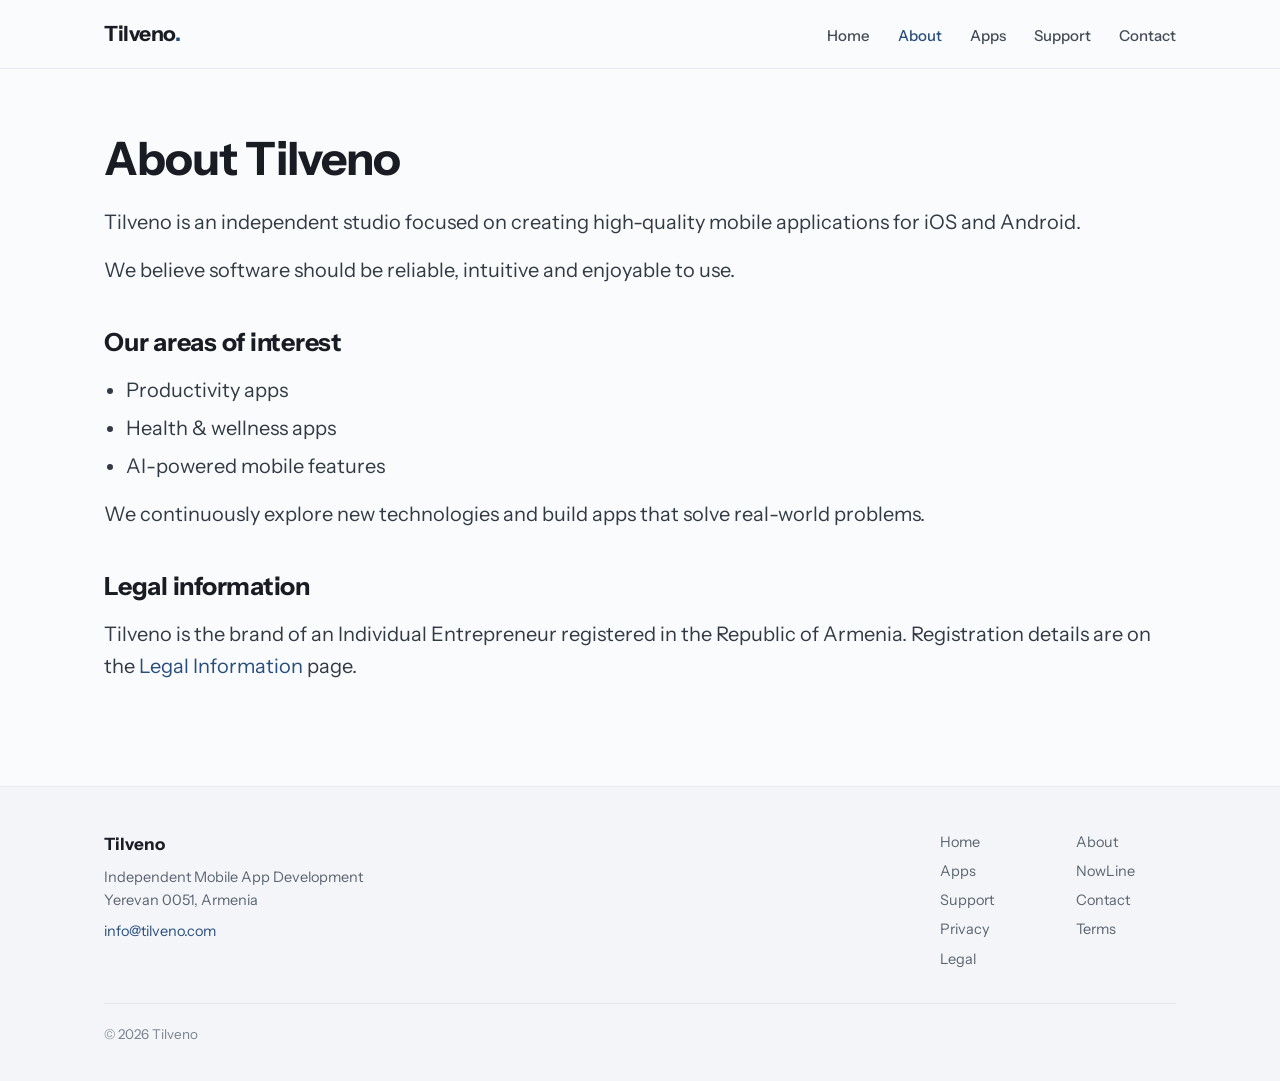
==== commit 2edca026: "Take the street, phone and tax ID off the site (nowline#179) The footer of every page keeps the city" ====
--- a/about/index.html
+++ b/about/index.html
@@ -44,23 +44,15 @@
 <p>We continuously explore new technologies and build apps that solve real-world problems.</p>
 <h2>Legal information</h2>
 </div>
-<dl class="kv">
-<div><dt>Business name</dt><dd>Aleksandr Nurullaev Sole Proprietor</dd></div>
-<div><dt>Registered as</dt><dd>NURULLAEV ALEKSANDR, IE</dd></div>
-<div><dt>Registered in</dt><dd>Republic of Armenia</dd></div>
-<div><dt>Registered address</dt><dd>22A Nairi Zaryan Str, Yerevan 0051, Armenia</dd></div>
-<div><dt>Legal form</dt><dd>Individual Entrepreneur (IE)</dd></div>
-<div><dt>State registration number</dt><dd>286.1597472</dd></div>
-<div><dt>Tax ID (TIN)</dt><dd>20348245</dd></div>
-</dl>
-<p class="muted" style="margin-top:16px">Official registration records are maintained by the State Register of Legal Entities of the Republic of Armenia.</p>
+<div class="prose">
+<p>Tilveno is the brand of an Individual Entrepreneur registered in the Republic of Armenia. Registration details are on the <a href="../legal/">Legal Information</a> page.</p>
+</div>
 </div></main>
 <footer><div class="wrap">
 <div class="fcols">
 <div>
 <div class="fbrand">Tilveno</div>
 <div>Independent Mobile App Development</div>
-<div>22A Nairi Zaryan Str</div>
 <div>Yerevan 0051, Armenia</div>
 <div style="margin-top:8px"><a href="mailto:info@tilveno.com">info@tilveno.com</a></div>
 </div>
--- a/assets/site.css
+++ b/assets/site.css
@@ -44,15 +44,19 @@
 .appicon{width:84px;height:84px;border-radius:19px;flex:0 0 auto;box-shadow:0 2px 12px oklch(0.42 0.09 255 / 0.16)}
 .subtitle{font-size:23px;font-weight:500;letter-spacing:-0.01em;color:#6a7280}
 .faq h3{font-size:21px;margin:28px 0 10px;letter-spacing:-0.01em}
+.badges{display:flex;flex-wrap:wrap;gap:16px;align-items:center;margin:8px 0 12px}
+.badges a{line-height:0;border-radius:8px}
+.badges a:focus-visible{outline:3px solid oklch(0.42 0.09 255);outline-offset:3px}
+.badges img{height:56px;width:auto;display:block}
 @media(max-width:640px){.appheader{gap:16px}.appicon{width:62px;height:62px;border-radius:14px}}
 /* The screenshot strip on /apps/nowline/. It scrolls sideways rather than
-   wrapping into the .cards grid: five phone frames laid out in a grid either
+   wrapping into the .cards grid: eight phone frames laid out in a grid either
    shrink past the point where the screen inside them reads, or push the page's
    own prose below two screens of pictures. Three are visible at 960px, and the
    fourth peeking past the edge is the scroll affordance. No border -- these
-   frames are near-black, and a light rule around one reads as a halo -- the
+   frames are near-white, and a rule around one boxes them off the page -- the
    .appicon shadow instead, so icon and screenshots sit on the page the same
-   way. The background is the frames' own top colour (surfMid0), so the box does
+   way. The background is the frames' own top colour, so the box does
    not flash white while the image loads.
 
    The scrollbar is hidden. It sat under the frames as a grey slab with nothing
@@ -65,7 +69,7 @@
 .shots{display:flex;gap:16px;overflow-x:auto;scroll-snap-type:x proximity;scroll-behavior:smooth;scrollbar-width:none}
 .shots::-webkit-scrollbar{display:none}
 .shot{flex:0 0 272px;padding:0;border:0;background:none;cursor:zoom-in;scroll-snap-align:start;border-radius:12px;line-height:0}
-.shot img{width:272px;height:auto;display:block;border-radius:12px;background:#0c0e1b;box-shadow:0 2px 12px oklch(0.42 0.09 255 / 0.16)}
+.shot img{width:272px;height:auto;display:block;border-radius:12px;background:#f6f8fb;box-shadow:0 2px 12px oklch(0.42 0.09 255 / 0.16)}
 .shot:focus-visible{outline:3px solid oklch(0.42 0.09 255);outline-offset:3px}
 /* The scroll buttons sit over the gutter between frames rather than over a
    frame, and disappear at the end they would do nothing at. */
